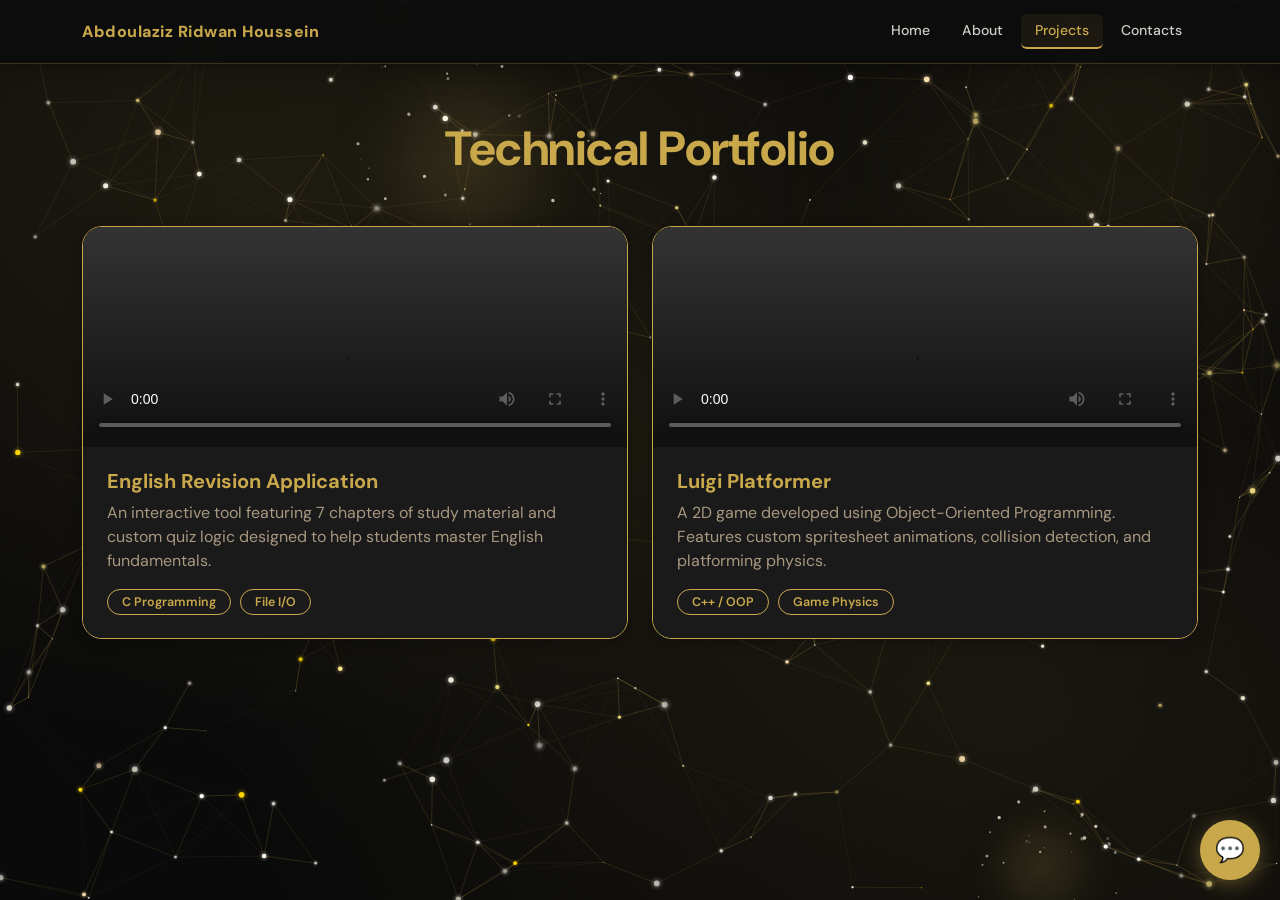
==== portfolio.html @ 64ffc80d "Uploading my portfolio" ====
<!DOCTYPE html>
<html lang="fr">
<head>
    <meta charset="UTF-8">
    <meta name="viewport" content="width=device-width, initial-scale=1.0">
    <title>Projects - Abdoulaziz Ridwan Houssein</title>

    <!-- CRITICAL: Prevent white flash -->
    <style>
        html, body {
            background-color: #0a0a0a !important;
            margin: 0;
            padding: 0;
        }
    </style>

    <link href="https://cdn.jsdelivr.net/npm/bootstrap@5.3.0/dist/css/bootstrap.min.css" rel="stylesheet">
    <link href="https://unpkg.com/aos@2.3.1/dist/aos.css" rel="stylesheet">
    <link rel="stylesheet" href="style.css">
    <style>
        body {
            background-color: #0a0a0a !important;
            color: #E8E6E1 !important;
        }

        .text-white {
            color: #E8E6E1 !important;
        }

        .text-secondary {
            color: #A8A5A0 !important;
        }

        .card {
            background-color: #1a1a1a !important;
            border: 1px solid #C9A84C !important;
            border-radius: 20px !important;
            overflow: hidden;
        }

        .card-body {
            background-color: #1a1a1a !important;
        }

        h2, h4, h5 {
            color: #C9A84C !important;
        }

        .badge {
            background-color: transparent !important;
            color: #C9A84C !important;
            border: 1px solid #C9A84C !important;
            margin-right: 5px;
        }

        /* Video container styling */
        .video-container {
            background: #000;
            height: 220px;
            display: flex;
            align-items: center;
            justify-content: center;
            position: relative;
        }

        video {
            width: 100%;
            height: 100%;
            object-fit: contain;
        }

        /* Prevent download styling */
        video::-webkit-media-controls-enclosure {
            overflow: hidden;
        }

        video::-webkit-media-controls-panel {
            background: linear-gradient(transparent, rgba(0,0,0,0.7)) !important;
        }
    </style>

</head>
<body>
    <nav class="navbar navbar-expand-lg shadow-sm fixed-top" style="background-color: #0a0a0a; border-bottom: 2px solid #C9A84C;">
        <div class="container">
            <a class="navbar-brand fw-bold" href="index.html" style="color: #C9A84C;">Abdoulaziz Ridwan Houssein</a>
            <div class="navbar-nav ms-auto">
                <a class="nav-link" href="index.html" style="color: #E8E6E1;">Home</a>
                <a class="nav-link" href="about.html" style="color: #E8E6E1;">About</a>
                <a class="nav-link fw-bold border-bottom" href="portfolio.html" style="color: #C9A84C; border-color: #C9A84C !important;">Projects</a>
                <a class="nav-link" href="contacts.html" style="color: #E8E6E1;">Contacts</a>
            </div>
        </div>
    </nav>

    <section class="py-5" style="padding-top: 120px !important;">
        <div class="container">
            <h2 class="fw-bold display-5 mb-5 text-center" style="color: #C9A84C;" data-aos="fade-down">Technical Portfolio</h2>

            <div class="row g-4">
                <!-- Project 1: English Revision App -->
                <div class="col-md-6" data-aos="zoom-in">
                    <div class="card h-100 shadow-sm">
                        <div class="video-container">
                            <video controls controlsList="nodownload" oncontextmenu="return false;" preload="metadata">
                                <source src="demo1.mp4" type="video/mp4">
                                Your browser does not support the video tag.
                            </video>
                        </div>
                        <div class="card-body p-4">
                            <h5 class="card-title fw-bold">English Revision Application</h5>
                            <p class="card-text text-secondary">An interactive tool featuring 7 chapters of study material and custom quiz logic designed to help students master English fundamentals.</p>
                            <div class="mt-3">
                                <span class="badge">C Programming</span>
                                <span class="badge">File I/O</span>
                            </div>
                        </div>
                    </div>
                </div>

                <!-- Project 2: Luigi Platformer -->
                <div class="col-md-6" data-aos="zoom-in" data-aos-delay="100">
                    <div class="card h-100 shadow-sm">
                        <div class="video-container">
                            <video controls controlsList="nodownload" oncontextmenu="return false;" preload="metadata">
                                <source src="demo2.mp4" type="video/mp4">
                                Your browser does not support the video tag.
                            </video>
                        </div>
                        <div class="card-body p-4">
                            <h5 class="card-title fw-bold">Luigi Platformer</h5>
                            <p class="card-text text-secondary">A 2D game developed using Object-Oriented Programming. Features custom spritesheet animations, collision detection, and platforming physics.</p>
                            <div class="mt-3">
                                <span class="badge">C++ / OOP</span>
                                <span class="badge">Game Physics</span>
                            </div>
                        </div>
                    </div>
                </div>
            </div>
        </div>
    </section>

    <button onclick="toggleChat()" style="position: fixed; bottom: 20px; right: 20px; width: 60px; height: 60px; border-radius: 50%; background: #C9A84C; border: none; color: #0a0a0a; font-size: 24px; z-index: 1000; cursor: pointer; box-shadow: 0 4px 10px rgba(201, 168, 76, 0.4);">💬</button>
    <div id="chatbox" style="position: fixed; bottom: 90px; right: 20px; width: 300px; height: 400px; background: #1a1a1a; border: 1px solid #C9A84C; border-radius: 15px; display: none; flex-direction: column; overflow: hidden; box-shadow: 0 5px 20px rgba(201, 168, 76, 0.3); z-index: 1000;">
        <div style="background: #C9A84C; color: #0a0a0a; padding: 15px; font-weight: bold; display: flex; justify-content: space-between;">
            <span>Assistant</span>
            <button onclick="toggleChat()" style="background: none; border: none; color: #0a0a0a; cursor: pointer;">✕</button>
        </div>
        <div id="chat-messages" style="flex: 1; padding: 15px; overflow-y: auto; color: #E8E6E1;"></div>
        <div style="padding: 10px; border-top: 1px solid #C9A84C; display: flex;">
            <input type="text" id="user-input" onkeypress="handleKey(event)" style="flex: 1; border: 1px solid #C9A84C; border-radius: 20px; padding: 8px 15px; outline: none; background-color: #2a2a2a; color: #E8E6E1;" placeholder="Ask me about these projects...">
            <button onclick="sendMessage()" style="background: none; border: none; color: #C9A84C; margin-left: 5px; cursor: pointer;">➤</button>
        </div>
    </div>

    <script src="https://unpkg.com/aos@2.3.1/dist/aos.js"></script>
    <script src="https://cdn.jsdelivr.net/npm/bootstrap@5.3.0/dist/js/bootstrap.bundle.min.js"></script>
    <script src="chatbot.js"></script>
    <script>AOS.init({ duration: 1000, once: true });</script>
    <script src="particles.js"></script>
</body>
</html>
---- style.css ----
/* ── FONTS ─────────────────────────────────────────────────────── */
@import url('https://fonts.googleapis.com/css2?family=DM+Sans:wght@400;500;600;700;800&display=swap');

/* ── VARIABLES ─────────────────────────────────────────────────── */
:root {
    --gold:        #C9A84C;
    --gold-light:  #E2C472;
    --gold-pale:   #F5E6B8;
    --black:       #0D0D0D;
    --black-card:  #1A1A1A;
    --black-card2: #222222;
    --text:        #F0EDE4;
    --text-muted:  #A89880;
}

/* ── ANIMATED BACKGROUND ───────────────────────────────────────── */
html { scroll-behavior: smooth; }

body {
    font-family: 'DM Sans', 'Segoe UI', sans-serif;
    background-color: var(--black);
    color: var(--text);
    min-height: 100vh;
    overflow-x: hidden;
    position: relative;
    animation: fadeIn 0.5s ease both;
}

@keyframes fadeIn {
    from { opacity: 0; transform: translateY(8px); }
    to   { opacity: 1; transform: translateY(0); }
}

/* ── ANIMATED GOLD GRADIENT OVERLAY ───────────────────────────── */
body::before {
    content: '';
    position: fixed;
    inset: 0;
    background: 
        radial-gradient(ellipse at 20% 20%, rgba(201,168,76,0.10) 0%, transparent 55%),
        radial-gradient(ellipse at 80% 80%, rgba(201,168,76,0.08) 0%, transparent 55%),
        radial-gradient(ellipse at 50% 50%, rgba(201,168,76,0.04) 0%, transparent 70%);
    animation: overlayShift 16s ease-in-out infinite;
    pointer-events: none;
    z-index: 0;
}

@keyframes overlayShift {
    0%   { opacity: 0.6; transform: scale(1); }
    50%  { opacity: 1;   transform: scale(1.08); }
    100% { opacity: 0.6; transform: scale(1); }
}

/* ── FLOATING GOLD BLOBS ────────────────────────────────────────── */
body::after {
    content: '';
    position: fixed;
    width: 600px;
    height: 600px;
    border-radius: 50%;
    background: radial-gradient(circle, rgba(201,168,76,0.12), transparent 70%);
    top: -150px;
    right: -150px;
    filter: blur(60px);
    animation: blobMove1 22s ease-in-out infinite;
    pointer-events: none;
    z-index: 0;
}

@keyframes blobMove1 {
    0%,100% { transform: translate(0,0) scale(1); }
    33%      { transform: translate(-70px, 90px) scale(1.1); }
    66%      { transform: translate(50px, -60px) scale(0.92); }
}

/* ── GOLD PARTICLES (canvas injected by JS below) ──────────────── */

/* Content above effects */
nav, section, footer, .container,
#chatbox, button[onclick="toggleChat()"] {
    position: relative;
    z-index: 2;
}

/* ── NAVBAR ────────────────────────────────────────────────────── */
.navbar {
    background: rgba(13,13,13,0.96) !important;
    backdrop-filter: blur(16px) !important;
    -webkit-backdrop-filter: blur(16px) !important;
    padding: 14px 0 !important;
    border-bottom: 1px solid rgba(201,168,76,0.25) !important;
}

.navbar-brand {
    font-weight: 800 !important;
    font-size: 1rem !important;
    color: var(--gold) !important;
    letter-spacing: 0.5px;
}

.nav-link {
    color: rgba(240,237,228,0.85) !important;
    font-size: 0.88rem !important;
    font-weight: 500 !important;
    padding: 6px 14px !important;
    border-radius: 6px !important;
    transition: all 0.2s !important;
    margin: 0 2px;
    border-bottom: none !important;
}

.nav-link:hover {
    background: rgba(201,168,76,0.12) !important;
    color: var(--gold) !important;
}

.nav-link.fw-bold,
.nav-link.border-bottom {
    color: var(--gold) !important;
    border-bottom: 2px solid var(--gold) !important;
    background: rgba(201,168,76,0.08) !important;
}

/* ── HERO TEXT ─────────────────────────────────────────────────── */
h1, h2, h3, h4, h5, h6 {
    color: var(--text) !important;
}

h1.display-2 {
    font-weight: 800 !important;
    letter-spacing: -1.5px;
    line-height: 1.15;
    color: white !important;
}

h2.display-5 {
    font-weight: 700 !important;
    letter-spacing: -0.5px;
    color: var(--gold) !important;
}

/* Override any inline green color */
[style*="color: #90A98F"],
[style*="color:#90A98F"] {
    color: var(--gold) !important;
}

p, li, small, .lead {
    color: var(--text-muted) !important;
}

.text-dark { color: white !important; }
.text-secondary { color: var(--text-muted) !important; }

/* ── BUTTONS ───────────────────────────────────────────────────── */
.btn {
    font-weight: 600 !important;
    transition: all 0.25s ease !important;
    border-radius: 10px !important;
}

.btn:hover {
    transform: translateY(-3px) !important;
    box-shadow: 0 10px 28px rgba(201,168,76,0.25) !important;
    filter: brightness(1.1);
}

/* Override inline green buttons */
a.btn[style*="#90A98F"],
button.btn[style*="#90A98F"] {
    background-color: var(--gold) !important;
    border-color: var(--gold) !important;
    color: var(--black) !important;
}

a.btn[style*="#90A98F"]:hover,
button.btn[style*="#90A98F"]:hover {
    background-color: var(--gold-light) !important;
    color: var(--black) !important;
}

.btn-outline-dark {
    color: var(--text) !important;
    border-color: rgba(240,237,228,0.4) !important;
}

.btn-outline-dark:hover {
    background: rgba(240,237,228,0.1) !important;
    color: white !important;
}

/* Submit button */
button[type="submit"] {
    background-color: var(--gold) !important;
    color: var(--black) !important;
    border: none !important;
    font-weight: 700 !important;
}

button[type="submit"]:hover {
    background-color: var(--gold-light) !important;
}

/* ── PROFILE IMAGE ─────────────────────────────────────────────── */
.rounded-circle {
    transition: transform 0.35s ease, box-shadow 0.35s ease !important;
    border-color: var(--gold) !important;
}

.rounded-circle:hover {
    transform: scale(1.05) !important;
    box-shadow: 0 0 0 4px var(--gold), 0 20px 60px rgba(201,168,76,0.3) !important;
}

/* ── CARDS ─────────────────────────────────────────────────────── */
.card {
    transition: transform 0.28s ease, box-shadow 0.28s ease !important;
    border-radius: 16px !important;
    border: 1px solid rgba(201,168,76,0.3) !important;
    background: var(--black-card) !important;
    color: var(--text) !important;
}

.card:hover {
    transform: translateY(-9px) !important;
    box-shadow: 0 20px 55px rgba(201,168,76,0.15), 0 0 0 1px rgba(201,168,76,0.5) !important;
    border-color: var(--gold) !important;
}

.card-img-top {
    height: 240px !important;
    object-fit: cover !important;
    border-radius: 16px 16px 0 0 !important;
    border-bottom: 2px solid var(--gold) !important;
}

.card-body { 
    padding: 1.4rem 1.5rem !important;
    background: var(--black-card) !important;
    border-radius: 0 0 16px 16px !important;
}

.card-body h4 {
    font-weight: 700 !important;
    color: white !important;
}

.card-body p {
    color: var(--text-muted) !important;
}

/* ── BADGES ────────────────────────────────────────────────────── */
.badge {
    font-size: 0.78rem !important;
    padding: 6px 14px !important;
    border-radius: 20px !important;
    font-weight: 600 !important;
    background-color: var(--gold) !important;
    color: var(--black) !important;
}

/* ── WHITE BACKGROUNDS → DARK ──────────────────────────────────── */
.bg-white,
.card.border-0.shadow-sm.p-4,
div[class*="card"] {
    background: var(--black-card) !important;
    color: var(--text) !important;
}

/* About page info box */
.bg-white.p-3.rounded-4,
.p-4.bg-white {
    background: var(--black-card2) !important;
    border: 1px solid rgba(201,168,76,0.25) !important;
    color: var(--text) !important;
}

/* ── ABOUT PAGE LIST ───────────────────────────────────────────── */
.list-group-item {
    background: var(--black-card) !important;
    border-left: 3px solid var(--gold) !important;
    border-top: none !important;
    border-right: none !important;
    border-bottom: 1px solid rgba(201,168,76,0.1) !important;
    padding: 14px 18px !important;
    color: var(--text) !important;
    transition: background 0.2s, padding-left 0.2s;
}

.list-group-item:hover {
    background: var(--black-card2) !important;
    padding-left: 26px !important;
}

.list-group-item strong { color: white !important; }

/* ── CONTACT FORM ──────────────────────────────────────────────── */
.form-control {
    border-radius: 9px !important;
    border: 1.5px solid rgba(201,168,76,0.25) !important;
    padding: 10px 14px !important;
    font-size: 0.9rem !important;
    background: var(--black-card2) !important;
    color: var(--text) !important;
    transition: border-color 0.2s, box-shadow 0.2s !important;
}

.form-control::placeholder { color: var(--text-muted) !important; opacity: 0.7; }

.form-control:focus {
    border-color: var(--gold) !important;
    box-shadow: 0 0 0 3px rgba(201,168,76,0.15) !important;
    background: #1E1E1E !important;
    color: white !important;
    outline: none !important;
}

.form-label { color: var(--text) !important; font-weight: 500; }

/* ── CHATBOX ───────────────────────────────────────────────────── */
button[onclick="toggleChat()"] {
    background: var(--gold) !important;
    color: var(--black) !important;
    box-shadow: 0 4px 20px rgba(201,168,76,0.4) !important;
}

#chatbox {
    border-radius: 18px !important;
    border: 1px solid rgba(201,168,76,0.3) !important;
    box-shadow: 0 12px 50px rgba(0,0,0,0.5) !important;
    background: var(--black-card) !important;
}

#user-input {
    background: var(--black-card2) !important;
    color: var(--text) !important;
    border-color: rgba(201,168,76,0.2) !important;
}

#user-input::placeholder { color: var(--text-muted) !important; }

#user-input:focus {
    border-color: var(--gold) !important;
    outline: none !important;
    box-shadow: 0 0 0 3px rgba(201,168,76,0.15) !important;
}

/* ── FOOTER ────────────────────────────────────────────────────── */
footer, 
section + footer,
body > footer {
    background: #0D0D0D !important;
    border-top: 1px solid rgba(201,168,76,0.2) !important;
    color: var(--text-muted) !important;
    text-align: center;
    padding: 24px 16px;
    font-size: 0.87rem;
    margin-top: 60px;
}

footer a {
    color: var(--gold) !important;
    text-decoration: none;
    margin: 0 10px;
    transition: color 0.2s;
}

footer a:hover { color: var(--gold-light) !important; }

/* ── SCROLL TO TOP ─────────────────────────────────────────────── */
#scrollTop {
    position: fixed;
    bottom: 92px; right: 20px;
    width: 38px; height: 38px;
    border-radius: 50%;
    background: var(--gold);
    border: none; color: var(--black);
    font-size: 16px; font-weight: 700;
    cursor: pointer; display: none;
    align-items: center; justify-content: center;
    box-shadow: 0 4px 14px rgba(201,168,76,0.35);
    z-index: 999;
    transition: transform 0.2s;
}

#scrollTop:hover { transform: translateY(-3px); }

/* ── SECTION SPACING ───────────────────────────────────────────── */
section { padding-bottom: 40px; }

/* ── SHADOWS ───────────────────────────────────────────────────── */
.shadow-sm { box-shadow: 0 2px 14px rgba(0,0,0,0.3) !important; }
.shadow-lg  { box-shadow: 0 10px 40px rgba(0,0,0,0.4) !important; }

/* ── GOLD PARTICLES CANVAS ─────────────────────────────────────── */
#gold-canvas {
    position: fixed;
    inset: 0;
    z-index: 1;
    pointer-events: none;
}
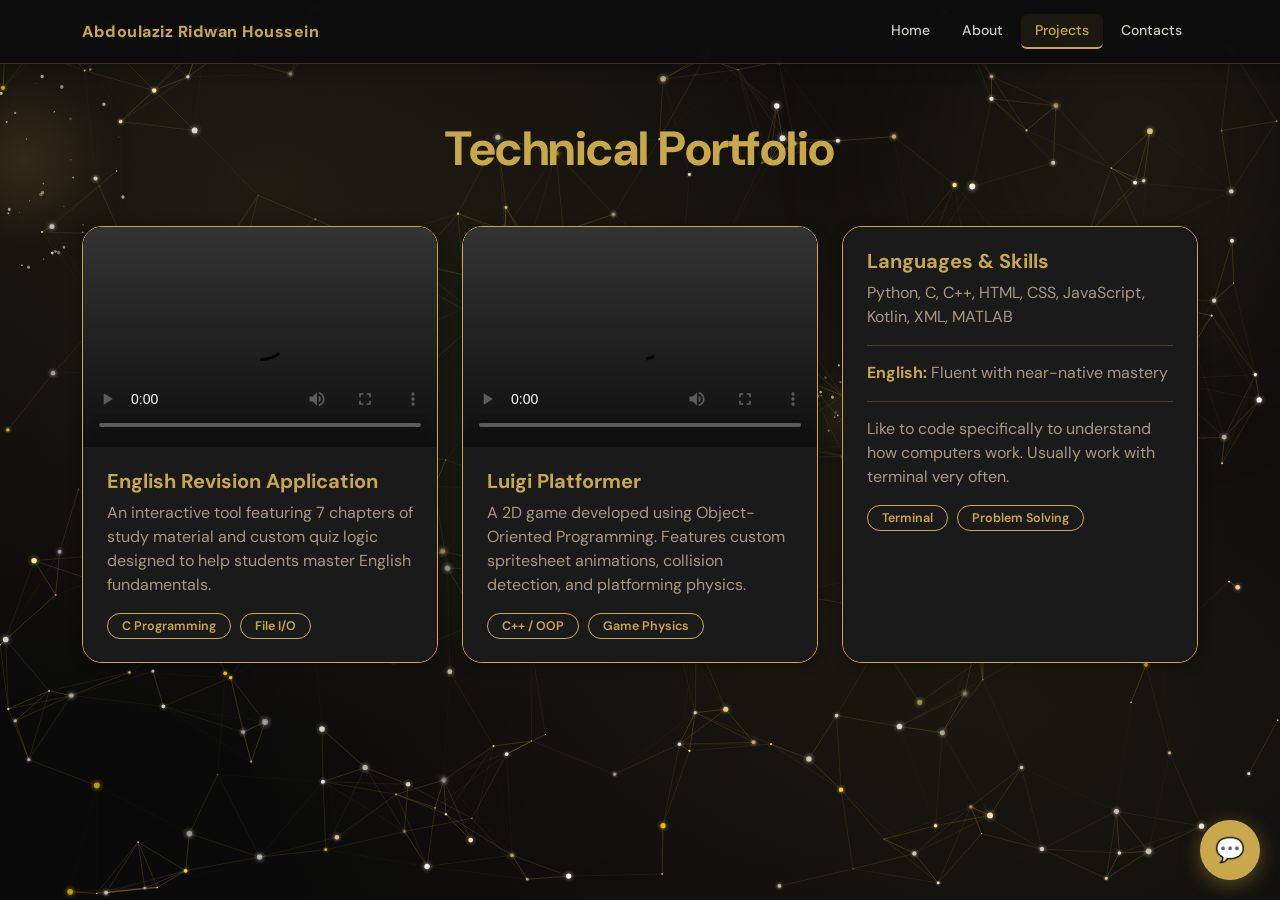
==== commit c2c72d96: "Added skills section to portfolio page" ====
--- a/portfolio.html
+++ b/portfolio.html
@@ -99,7 +99,7 @@
 
             <div class="row g-4">
                 <!-- Project 1: English Revision App -->
-                <div class="col-md-6" data-aos="zoom-in">
+                <div class="col-md-4" data-aos="zoom-in">
                     <div class="card h-100 shadow-sm">
                         <div class="video-container">
                             <video controls controlsList="nodownload" oncontextmenu="return false;" preload="metadata">
@@ -119,7 +119,7 @@
                 </div>
 
                 <!-- Project 2: Luigi Platformer -->
-                <div class="col-md-6" data-aos="zoom-in" data-aos-delay="100">
+                <div class="col-md-4" data-aos="zoom-in" data-aos-delay="100">
                     <div class="card h-100 shadow-sm">
                         <div class="video-container">
                             <video controls controlsList="nodownload" oncontextmenu="return false;" preload="metadata">
@@ -133,6 +133,24 @@
                             <div class="mt-3">
                                 <span class="badge">C++ / OOP</span>
                                 <span class="badge">Game Physics</span>
+                            </div>
+                        </div>
+                    </div>
+                </div>
+
+                <!-- NEW: Skills Box -->
+                <div class="col-md-4" data-aos="zoom-in" data-aos-delay="200">
+                    <div class="card h-100 shadow-sm">
+                        <div class="card-body p-4">
+                            <h5 class="card-title fw-bold">Languages & Skills</h5>
+                            <p class="card-text text-secondary">Python, C, C++, HTML, CSS, JavaScript, Kotlin, XML, MATLAB</p>
+                            <hr style="border-color: #C9A84C; margin: 15px 0;">
+                            <p class="card-text text-secondary"><strong style="color: #C9A84C;">English:</strong> Fluent with near-native mastery</p>
+                            <hr style="border-color: #C9A84C; margin: 15px 0;">
+                            <p class="card-text text-secondary">Like to code specifically to understand how computers work. Usually work with terminal very often.</p>
+                            <div class="mt-3">
+                                <span class="badge">Terminal</span>
+                                <span class="badge">Problem Solving</span>
                             </div>
                         </div>
                     </div>
